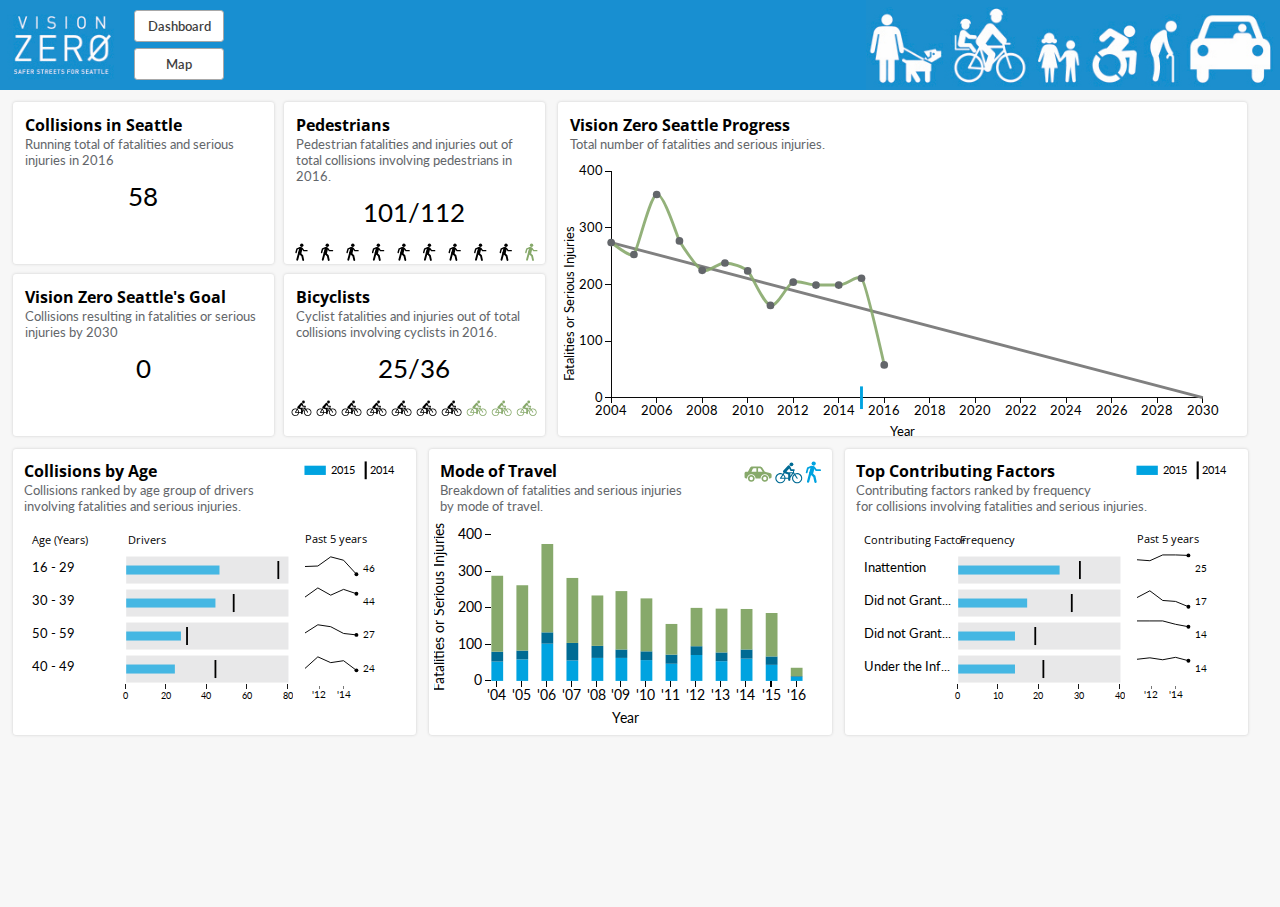
==== VZCapstoneCloudService/WebRole1/index.html @ a475f8bc "before taking out the ratios" ====
<html>
	<head>
		<title>Vision Zero Capstone</title>
		<script src="Packages/jQuery/jquery-2.2.2.min.js"></script>
		<script src="Scripts/dashboard.js"></script>
		<script src="Scripts/app.js"></script>
		<script src="Packages/d3/d3.min.js"></script>
		<link rel="stylesheet" type="text/css" href="Styles/stackedBarChartStyle.css"/>
		<link rel="stylesheet" type="text/css" href="Styles/bulletSpark.css"/>
		<link rel="stylesheet" type="text/css" href="Styles/dashboard.css"/>
		<link rel="stylesheet" type="text/css" href="Styles/header.css"/>
		<script src="Packages/d3/bullet.js"></script>
		<link rel="stylesheet" type="text/css" href="//fonts.googleapis.com/css?family=Lato" />
		<link href='https://fonts.googleapis.com/css?family=Open+Sans+Condensed:700' rel='stylesheet' type='text/css'>
	</head>
	<body>
		<div class="header">
			<a target="_parent" href=".\index.html">
				<img src="./Images/vzheader-title.jpg"/>
			</a>
			<img src="./Images/vzheader-icons.jpg" id="header-icons"/>
			<a target="_parent" href=".\index.html">
		        <button id="btnDashboard" class="hover active" type="button">Dashboard</button>
		    </a>
		    <a target="_parent" href=".\map.html">
		        <button id="btnMap" class="hover active" type="button">Map</button>
		    </a>
		</div>

		<div id="full"> 
			<div id="top">
				<div class="currentYear" id="topLeft">
					 <h1>Collisions in Seattle</h1>
						<h2>Running total of fatalities and serious injuries in 2016</h2>
					<p id="runningTotal"></p>
				</div>
				<div class="currentYear" id="topRight">
					<h1>Pedestrians</h1>
					<h2>Pedestrian fatalities and injuries out of total collisions involving pedestrians in 2016.</h2>
					<p id="pedSurvivalRatio"></p>
					<div id="pedImages" class="svg-container"></div>
				</div>
			</div>

			<div id="bottom">
				<div class="currentYear" id="bottomLeft">
					<h1>Vision Zero Seattle's Goal</h1>
					<h2>Collisions resulting in fatalities or serious injuries by 2030</h2>
					<p>0</p>
				</div>
				<div class="currentYear" id="bottomRight">
					<h1>Bicyclists</h1>
					<h2>Cyclist fatalities and injuries out of total collisions involving cyclists in 2016.</h2>
					<p id="bikeSurvivalRatio"></p>
					<div id="bikeImages" class="svg-container"></div>
				</div>
			</div>
		</div>
		
		<div class="progressSection">
			<h1>Vision Zero Seattle Progress</h1>
			<h2>Total number of fatalities and serious injuries.</h2>
			<div id="progress" class="svg-container"></div>
		</div>
	
		<div id="middle">
			<div class="section">
				<h1>Collisions by Age<div class="bulletKey svg-container-key"></div>
				</h1>
				<h2>Collisions ranked by age group of drivers involving fatalities and serious injuries.</h2>
				<div id="ageBullets" class="svg-container-block">
					<div id="ageBulletTitle" class="svg-container-bullet-title"></div>
					<div id="age1" class="svg-container-bullet"></div>
					<div id="age2" class="svg-container-bullet"></div>
					<div id="age3" class="svg-container-bullet"></div>
					<div id="age4" class="svg-container-bullet"></div>
					<div id="ageAxis" class="svg-container-bullet"></div>
				</div>
			    <div id="ageSparkId" class="svg-container-spark-block">
					<div id="ageSparkTitle" class="svg-container-title"></div>
					<div id="ageSpark1" class="svg-container-spark"></div>
					<div id="ageSpark2" class="svg-container-spark"></div>
					<div id="ageSpark3" class="svg-container-spark"></div>
					<div id="ageSpark4" class="svg-container-spark"></div>
					<div id="ageSparkKey" class="svg-container-spark"></div>
				</div>
			</div>

			<div class="section">
				<h1>Mode of Travel<div id="stackedKey" class="svg-container-key"></div></h1>
				<h2>Breakdown of fatalities and serious injuries by mode of travel.</h2>
				<div id="stackedBarChart" class="svg-container">
				</div>
			</div>

			<div class="section">
				<h1>Top Contributing Factors<div class="bulletKey svg-container-key"></div></h1>
				<h2>Contributing factors ranked by frequency for collisions involving fatalities and serious injuries.</h2>
				<div id="contributingFactorsBullets" class="svg-container-block">
					<div id="contributingFactorsBulletTitle" class="svg-container-bullet-title"></div>
					<div id="contributingFactors1" class="svg-container-bullet"></div>
					<div id="contributingFactors2" class="svg-container-bullet"></div>
					<div id="contributingFactors3" class="svg-container-bullet"></div>
					<div id="contributingFactors4" class="svg-container-bullet"></div>
					<div id="contributingFactorsAxis" class="svg-container-bullet"></div>
				</div>
			    <div id="contributingFactorsSparkId" class="svg-container-spark-block">
					<div id="contributingFactorsSparkTitle" class="svg-container-title"></div>
					<div id="contributingFactorsSpark1" class="svg-container-spark"></div>
					<div id="contributingFactorsSpark2" class="svg-container-spark"></div>
					<div id="contributingFactorsSpark3" class="svg-container-spark"></div>
					<div id="contributingFactorsSpark4" class="svg-container-spark"></div>
					<div id="contributingFactorsSparkKey" class="svg-container-spark"></div>
				</div>
			</div>
		</div>
	
		<script src="Scripts/stackedBarChart.js"></script>
		<script src="Scripts/bulletSpark.js"></script>
		<script src="Scripts/survival.js"></script>
		<script src="Scripts/progress.js"></script>
	</body>
</html>


<!-- credits icons
 	pedestrian - Jennifer Morrow https://thenounproject.com/Boriss/
	bike - Diego Naive thenounproject.com
	car - https://thenounproject.com/rflor
 -->
---- VZCapstoneCloudService/WebRole1/Styles/stackedBarChartStyle.css ----
.axis path,
.axis line {
	fill: none;
	stroke: black;
	shape-rendering: crispEdges;
}

.axis text, text {
	font-family: sans-serif;
	font-size: 13px;
}

.dot {
  stroke: #000;
}


.legend {
	padding: 5px;
	font: 10px sans-serif;
	background: yellow;
	box-shadow: 2px 2px 1px #888;
}

.rgroups:hover {
	fill-opacity: 0;
}
---- VZCapstoneCloudService/WebRole1/Styles/bulletSpark.css ----
/* makes the ticks go away so they're not on 
   bullet chart*/
#age.tick, .section .axis path, #age .bullet .tick, #contributingFactors .bullet .tick, #contributingFactors.ticks {
	display: none;
}

.bullet { font: 10px;}
.bullet .marker { stroke: #000; stroke-width: 2px; }
.bullet .range.s0 { fill: #63666A; opacity: .15; }
.bullet .measure.s0 { fill: #00A3E0; opacity: .7; }
.bullet .title { font-size: 16px; }
.bullet .subtitle { fill: #999; }

#ageSparkId, #contributingFactorsSparkId {
  	float: right;
}

#ageBullets, #contributingFactorsBullets {
	padding-top: 4%;
	margin-right: 3%;
}

.svg-container-bullet {
	position: relative;
	width: 100%;
	padding-bottom: 12%; 
	vertical-align: middle; 
	overflow: hidden;
}

#ageBullets .axis text, #contributingFactorsBullets .axis text {
	font-size: 10px;
	font-weight: normal;
}

#ageSparkKey .axis .tick text, #contributingFactorsSparkKey .axis .tick text {
	font-size: 18px;
	font-weight: normal;
}

.svg-container-block { 
	width: 70%;
	height: 70%;
}

.svg-container-spark-block { 
	padding-top: 4%;
	width: 27%;
}

.svg-container-spark { 
	width: 100%;
	padding-top: 31.25%; 
}

.svg-container-title { 
	width: 100%;
	padding-bottom: 22%; 
}

.svg-container-bullet-title { 
	width: 100%;
	padding-bottom: 8%; 
}

.bulletKey, #stackedKey {
	float: right;
}

.svg-container-key {  
	width: 35%;
	padding-bottom: 8%;  
}


.svg-container-key, .svg-container-bullet-title, .svg-container-title, .svg-container-spark,
.svg-container-block { 
	display: inline-block;
	position: relative;
	vertical-align: middle; 
	overflow: hidden; 
}
---- VZCapstoneCloudService/WebRole1/Styles/dashboard.css ----
html, body {
	height: 100%;
	margin: 0px;
	width: 100%;
	font-family: Lato, sans-serif;
}

body {
	background-color: rgba(99, 102, 106, .05);
	/*overflow-y: hidden;*/
}

/*each section is for the bottom 3 charts*/
.section {
	width: 30.7vw;
	height: 22vw;
	float: left;
}

/* top right 4 squares total area*/
#full {
	/*don't touch*/
	height: 24.75vw;
	width: 41.6vw;
	float: left;
	/*don't touch. this is for the top right section size/positioning overall*/
	margin-left: 1vw; 
	margin-top: 1vw;
	/*margin-right: 1vw;*/
}

/*progress chart*/
.progressSection {
	/*don't touch*/
	/*width: 54%;*/
	width: 53vw;
	height: 25.65vw;
	/*height: 44.5%;*/
	/*min-height: 330px;*/
	float: left;
	/*margin-right: 1vw;*/
	
}

/*technically the bottom section*/
#middle {
	/* so that the bottom section is on it's own line*/
	clear: both;
}

/*for each of the 4 boxes*/
.currentYear {
	float: left;
	width: 47%;
	height: 47.7%;
	padding: 1%;
	background-color: #ffffff;
	border-radius: .25vw;

	-moz-box-shadow: 0 0 3px #ccc;
	-webkit-box-shadow: 0 0 3px #ccc;
	box-shadow: 0 0 3px #ccc;
}

/*positioning styling for 4 boxes*/
#topLeft { 
	margin-bottom: .8vw;
	margin-right: .8vw;
}

#bottomRight {
	margin-left: .8vw;
}

#bottom {
	clear: both;
}

#top .currentYear, #bottom .currentYear {
	float: left;
	/*min-height: 150px;
	max-height: 200px;*/
}
/* styling for each box, border and padding */
.section, .progressSection {
	/* maybe just change back to padding*/
	padding-top: .4vw;
	padding-right: .4vw;
	padding-left: .4vw;
	margin-left: 1vw;
	margin-top: 1vw;
	background-color: #ffffff;
	border-radius: .25vw;

	-moz-box-shadow: 0 0 3px #ccc;
	-webkit-box-shadow: 0 0 3px #ccc;
	box-shadow: 0 0 3px #ccc;
}


h1 {
	font-size: 1.25vw;
	margin-top: .5vw;
	margin-left: .5vw;
	margin-bottom: 0px;
	font-family: "Open Sans Condensed", sans-serif;
}

h2 {
	font-size: 1vw;
	color: #63666A;
	margin-left: .5vw;
	margin-top: 0px;
	margin-bottom: 0px;
	font-family: Lato, sans-serif;
	font-weight: normal;
	
}

h3 {
	font-size: 12px;
	margin: 1px;
	font-family: "Open Sans Condensed", sans-serif;
}

.axis text, text {
    font-family: Lato, sans-serif;
}

#full p {
	text-align: center;
	font-size: 2vw;
	margin-top: 1vw;
	margin-bottom: 0px;
}


.svg-container { 
	display: inline-block;
	position: relative;
	width: 100%;
	padding-bottom: 100%; 
	vertical-align: middle; 
	overflow: hidden; 
}

.svg-content { 
	display: inline-block;
	position: absolute;
	top: 0;
	left: 0;
}


div.tooltip {	
    position: absolute;			
    text-align: center;			
    				
    padding: .3vw;				
    font: Lato, sans-serif;		
    font-size: .8vw;
    color: white;
    background: #63666A;	
    border: .1vw solid white;		
    border-radius: .25vw;			
    pointer-events: none;
    z-index: 100;	
    display: inline-block;
	position: absolute;
	top: 0;
	left: 0;
}
---- VZCapstoneCloudService/WebRole1/Styles/header.css ----
.header {
    height: 7vw;
    background-color: #188FD1;
}

.header img {
    height: 100%;
}

#btnDashboard, #btnMap {
    position: absolute;
    left: 10.5%;
    width: 7%;
}

#btnMap {
    top: 3.75vw;
}

#btnDashboard {
    top: .75vw;
}

#header-icons {
    float: right;
}

.header button {
    color: #3f3f3f;
    height: 2.5vw;
    font-family: Lato, sans-serif;    
    background-color: #fff;
    padding-bottom: .5vw;
    padding-top: .5vw;
    padding-left: .77vw;
    padding-right: .77vw;
    margin-bottom: 0;
    font-size: 1vw;
    font-weight: 600;
    text-align: center;
    white-space: nowrap;
    vertical-align: middle;
    border: .15vw solid #a8a8a8;
    border-radius: .25vw;
}

.header button:hover {
    background-color: #dbdbdb;
    color: #2a2a2a;
}

.header button:active {
  background-color: #7e7e7e;
}
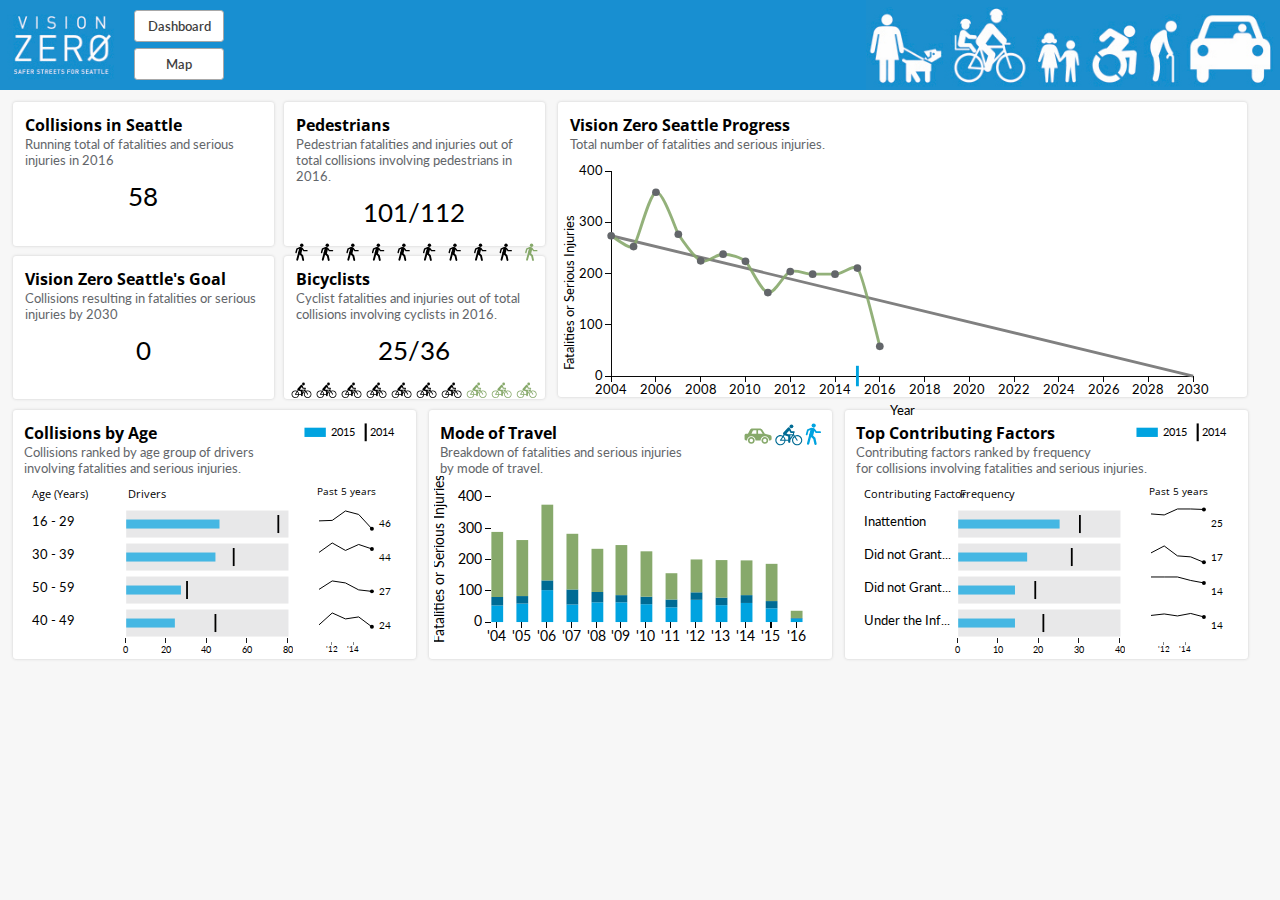
==== commit 50807f7c: "sizing to 1920x1080" ====
--- a/VZCapstoneCloudService/WebRole1/index.html
+++ b/VZCapstoneCloudService/WebRole1/index.html
@@ -1,9 +1,8 @@
 <html>
 	<head>
 		<title>Vision Zero Capstone</title>
-		<script src="Packages/jQuery/jquery-2.2.2.min.js"></script>
+		<link rel=”shortcut icon” href="/Images/favicon.ico" type="image/x-icon" />
 		<script src="Scripts/dashboard.js"></script>
-		<script src="Scripts/app.js"></script>
 		<script src="Packages/d3/d3.min.js"></script>
 		<link rel="stylesheet" type="text/css" href="Styles/stackedBarChartStyle.css"/>
 		<link rel="stylesheet" type="text/css" href="Styles/bulletSpark.css"/>
@@ -60,7 +59,9 @@
 		<div class="progressSection">
 			<h1>Vision Zero Seattle Progress</h1>
 			<h2>Total number of fatalities and serious injuries.</h2>
-			<div id="progress" class="svg-container"></div>
+			<!-- <div id="progressContainer" class="svg-container-progress"> -->
+				<div id="progress" class="svg-container-progress-sub"></div>
+			<!-- </div> -->
 		</div>
 	
 		<div id="middle">
--- a/VZCapstoneCloudService/WebRole1/Styles/bulletSpark.css
+++ b/VZCapstoneCloudService/WebRole1/Styles/bulletSpark.css
@@ -16,8 +16,8 @@
 }
 
 #ageBullets, #contributingFactorsBullets {
-	padding-top: 4%;
-	margin-right: 3%;
+	padding-top: 2%;
+	margin-right: 3.05%;
 }
 
 .svg-container-bullet {
@@ -44,13 +44,14 @@
 }
 
 .svg-container-spark-block { 
-	padding-top: 4%;
-	width: 27%;
+	padding-top: 2%;
+	width: 24%;
 }
 
 .svg-container-spark { 
 	width: 100%;
-	padding-top: 31.25%; 
+	padding-top: 30.5%; 
+	margin: 2.75%;
 }
 
 .svg-container-title { 
@@ -79,4 +80,26 @@
 	position: relative;
 	vertical-align: middle; 
 	overflow: hidden; 
+}
+
+.svg-container-progress {
+	display: inline-block;
+	position: relative;
+	vertical-align: middle; 
+	overflow: hidden; 
+}
+
+.svg-container-progress {
+	width: 100%;
+	height: 85%;
+	/*padding: 100%;*/
+
+}
+
+.svg-container-progress-sub {
+	position: relative;
+	width: 100%;
+	padding-bottom: 40%; 
+	vertical-align: middle; 
+	overflow: hidden;
 }--- a/VZCapstoneCloudService/WebRole1/Styles/dashboard.css
+++ b/VZCapstoneCloudService/WebRole1/Styles/dashboard.css
@@ -8,38 +8,6 @@
 body {
 	background-color: rgba(99, 102, 106, .05);
 	/*overflow-y: hidden;*/
-}
-
-/*each section is for the bottom 3 charts*/
-.section {
-	width: 30.7vw;
-	height: 22vw;
-	float: left;
-}
-
-/* top right 4 squares total area*/
-#full {
-	/*don't touch*/
-	height: 24.75vw;
-	width: 41.6vw;
-	float: left;
-	/*don't touch. this is for the top right section size/positioning overall*/
-	margin-left: 1vw; 
-	margin-top: 1vw;
-	/*margin-right: 1vw;*/
-}
-
-/*progress chart*/
-.progressSection {
-	/*don't touch*/
-	/*width: 54%;*/
-	width: 53vw;
-	height: 25.65vw;
-	/*height: 44.5%;*/
-	/*min-height: 330px;*/
-	float: left;
-	/*margin-right: 1vw;*/
-	
 }
 
 /*technically the bottom section*/
@@ -97,6 +65,33 @@
 	box-shadow: 0 0 3px #ccc;
 }
 
+/*progress chart*/
+.progressSection {
+	/*don't touch*/
+	width: 53vw;
+	height: 22.65vw;
+	float: left;
+	
+}
+
+/*each section is for the bottom 3 charts*/
+.section {
+	width: 30.7vw;
+	height: 19vw;
+	float: left;
+}
+
+/* top right 4 squares total area*/
+#full {
+	/*don't touch*/
+	height: 21.75vw;
+	width: 41.6vw;
+	float: left;
+	/*don't touch. this is for the top right section size/positioning overall*/
+	margin-left: 1vw; 
+	margin-top: 1vw;
+	/*margin-right: 1vw;*/
+}
 
 h1 {
 	font-size: 1.25vw;
@@ -139,7 +134,7 @@
 	display: inline-block;
 	position: relative;
 	width: 100%;
-	padding-bottom: 100%; 
+	padding-bottom: 45%; 
 	vertical-align: middle; 
 	overflow: hidden; 
 }
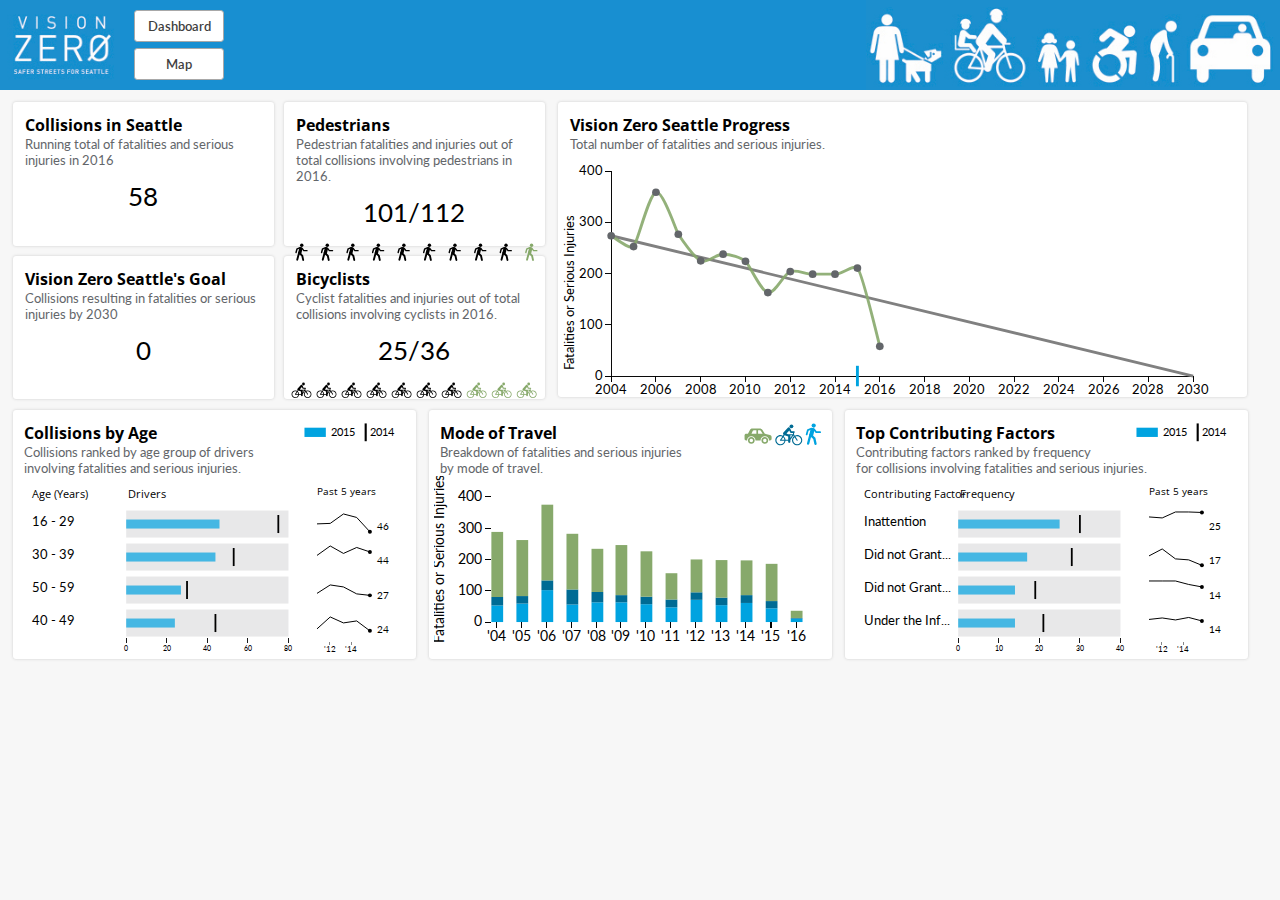
==== commit bf28b263: "before clean up" ====
--- a/VZCapstoneCloudService/WebRole1/index.html
+++ b/VZCapstoneCloudService/WebRole1/index.html
@@ -1,7 +1,7 @@
 <html>
 	<head>
 		<title>Vision Zero Capstone</title>
-		<link rel=”shortcut icon” href="/Images/favicon.ico" type="image/x-icon" />
+		<link rel="shortcut icon" href="/Images/favicon.ico" type="image/x-icon" />
 		<script src="Scripts/dashboard.js"></script>
 		<script src="Packages/d3/d3.min.js"></script>
 		<link rel="stylesheet" type="text/css" href="Styles/stackedBarChartStyle.css"/>
@@ -59,9 +59,9 @@
 		<div class="progressSection">
 			<h1>Vision Zero Seattle Progress</h1>
 			<h2>Total number of fatalities and serious injuries.</h2>
-			<!-- <div id="progressContainer" class="svg-container-progress"> -->
+			<div id="progressContainer" class="svg-container-progress">
 				<div id="progress" class="svg-container-progress-sub"></div>
-			<!-- </div> -->
+			</div>
 		</div>
 	
 		<div id="middle">
--- a/VZCapstoneCloudService/WebRole1/Styles/bulletSpark.css
+++ b/VZCapstoneCloudService/WebRole1/Styles/bulletSpark.css
@@ -38,6 +38,12 @@
 	font-weight: normal;
 }
 
+
+#ageAxis .axis .tick text, #contributingFactorsAxis .axis .tick text {
+	font-size: 8px;
+	font-weight: normal;
+}
+
 .svg-container-block { 
 	width: 70%;
 	height: 70%;
@@ -51,7 +57,11 @@
 .svg-container-spark { 
 	width: 100%;
 	padding-top: 30.5%; 
-	margin: 2.75%;
+	margin-top: 6%;
+}
+
+#ageSparkKey, #contributingFactorsSparkKey {
+	margin: 0px;
 }
 
 .svg-container-title { 
@@ -92,13 +102,11 @@
 .svg-container-progress {
 	width: 100%;
 	height: 85%;
-	/*padding: 100%;*/
-
 }
 
 .svg-container-progress-sub {
 	position: relative;
-	width: 100%;
+	/*width: 100%;*/
 	padding-bottom: 40%; 
 	vertical-align: middle; 
 	overflow: hidden;
--- a/VZCapstoneCloudService/WebRole1/Styles/dashboard.css
+++ b/VZCapstoneCloudService/WebRole1/Styles/dashboard.css
@@ -87,10 +87,9 @@
 	height: 21.75vw;
 	width: 41.6vw;
 	float: left;
-	/*don't touch. this is for the top right section size/positioning overall*/
+	/*this is for the top right section size/positioning overall*/
 	margin-left: 1vw; 
 	margin-top: 1vw;
-	/*margin-right: 1vw;*/
 }
 
 h1 {
@@ -129,7 +128,6 @@
 	margin-bottom: 0px;
 }
 
-
 .svg-container { 
 	display: inline-block;
 	position: relative;
@@ -145,7 +143,6 @@
 	top: 0;
 	left: 0;
 }
-
 
 div.tooltip {	
     position: absolute;			
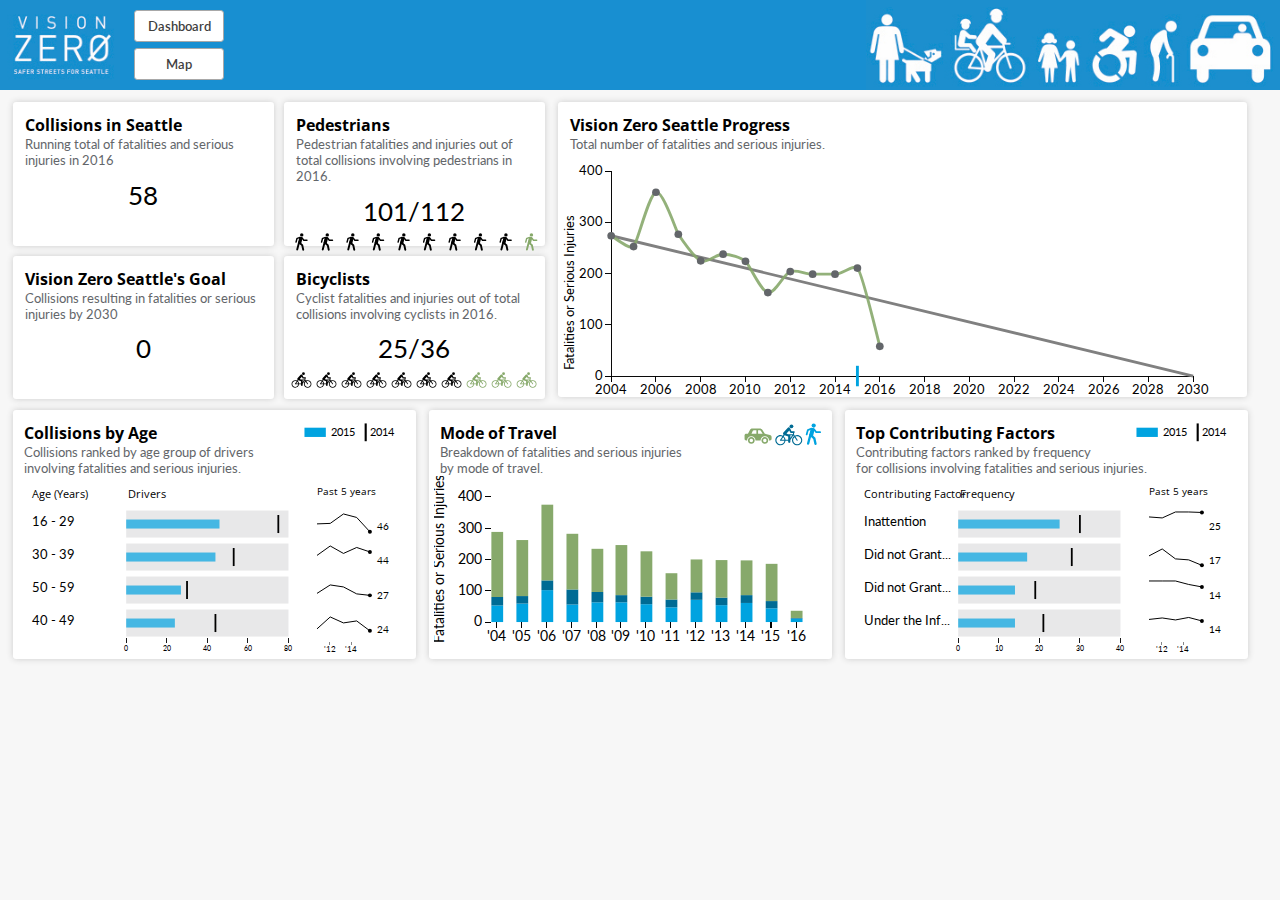
==== commit fbf247df: "flash stats finalized" ====
--- a/VZCapstoneCloudService/WebRole1/index.html
+++ b/VZCapstoneCloudService/WebRole1/index.html
@@ -2,12 +2,12 @@
 	<head>
 		<title>Vision Zero Capstone</title>
 		<link rel="shortcut icon" href="/Images/favicon.ico" type="image/x-icon" />
-		<script src="Scripts/dashboard.js"></script>
 		<script src="Packages/d3/d3.min.js"></script>
 		<link rel="stylesheet" type="text/css" href="Styles/stackedBarChartStyle.css"/>
 		<link rel="stylesheet" type="text/css" href="Styles/bulletSpark.css"/>
 		<link rel="stylesheet" type="text/css" href="Styles/dashboard.css"/>
 		<link rel="stylesheet" type="text/css" href="Styles/header.css"/>
+		<link rel="stylesheet" type="text/css" href="Styles/flashStats.css"/>
 		<script src="Packages/d3/bullet.js"></script>
 		<link rel="stylesheet" type="text/css" href="//fonts.googleapis.com/css?family=Lato" />
 		<link href='https://fonts.googleapis.com/css?family=Open+Sans+Condensed:700' rel='stylesheet' type='text/css'>
--- a/VZCapstoneCloudService/WebRole1/Styles/dashboard.css
+++ b/VZCapstoneCloudService/WebRole1/Styles/dashboard.css
@@ -7,89 +7,6 @@
 
 body {
 	background-color: rgba(99, 102, 106, .05);
-	/*overflow-y: hidden;*/
-}
-
-/*technically the bottom section*/
-#middle {
-	/* so that the bottom section is on it's own line*/
-	clear: both;
-}
-
-/*for each of the 4 boxes*/
-.currentYear {
-	float: left;
-	width: 47%;
-	height: 47.7%;
-	padding: 1%;
-	background-color: #ffffff;
-	border-radius: .25vw;
-
-	-moz-box-shadow: 0 0 3px #ccc;
-	-webkit-box-shadow: 0 0 3px #ccc;
-	box-shadow: 0 0 3px #ccc;
-}
-
-/*positioning styling for 4 boxes*/
-#topLeft { 
-	margin-bottom: .8vw;
-	margin-right: .8vw;
-}
-
-#bottomRight {
-	margin-left: .8vw;
-}
-
-#bottom {
-	clear: both;
-}
-
-#top .currentYear, #bottom .currentYear {
-	float: left;
-	/*min-height: 150px;
-	max-height: 200px;*/
-}
-/* styling for each box, border and padding */
-.section, .progressSection {
-	/* maybe just change back to padding*/
-	padding-top: .4vw;
-	padding-right: .4vw;
-	padding-left: .4vw;
-	margin-left: 1vw;
-	margin-top: 1vw;
-	background-color: #ffffff;
-	border-radius: .25vw;
-
-	-moz-box-shadow: 0 0 3px #ccc;
-	-webkit-box-shadow: 0 0 3px #ccc;
-	box-shadow: 0 0 3px #ccc;
-}
-
-/*progress chart*/
-.progressSection {
-	/*don't touch*/
-	width: 53vw;
-	height: 22.65vw;
-	float: left;
-	
-}
-
-/*each section is for the bottom 3 charts*/
-.section {
-	width: 30.7vw;
-	height: 19vw;
-	float: left;
-}
-
-/* top right 4 squares total area*/
-#full {
-	/*don't touch*/
-	height: 21.75vw;
-	width: 41.6vw;
-	float: left;
-	/*this is for the top right section size/positioning overall*/
-	margin-left: 1vw; 
-	margin-top: 1vw;
 }
 
 h1 {
@@ -111,21 +28,46 @@
 	
 }
 
-h3 {
-	font-size: 12px;
-	margin: 1px;
-	font-family: "Open Sans Condensed", sans-serif;
+/*technically the bottom section*/
+#middle {
+	/* so that the bottom section is on it's own line*/
+	clear: both;
+}
+
+/* styling for each box, border and padding */
+.section, .progressSection {
+	/* maybe just change back to padding*/
+	padding-top: .4vw;
+	padding-right: .4vw;
+	padding-left: .4vw;
+	margin-left: 1vw;
+	margin-top: 1vw;
+	background-color: #ffffff;
+	border-radius: .25vw;
+
+	-moz-box-shadow: 0 0 .5vw #ccc;
+	-webkit-box-shadow: 0 0 .5vw #ccc;
+	box-shadow: 0 0 .5vw #ccc;
+}
+
+/*progress chart*/
+.progressSection {
+	/*don't touch*/
+	width: 53vw;
+	height: 22.65vw;
+	float: left;
+	
+}
+
+/*each section is for the bottom 3 charts*/
+.section {
+	width: 30.7vw;
+	height: 19vw;
+	float: left;
 }
 
 .axis text, text {
     font-family: Lato, sans-serif;
-}
-
-#full p {
-	text-align: center;
-	font-size: 2vw;
-	margin-top: 1vw;
-	margin-bottom: 0px;
 }
 
 .svg-container { 
--- a/VZCapstoneCloudService/WebRole1/Styles/flashStats.css
+++ b/VZCapstoneCloudService/WebRole1/Styles/flashStats.css
@@ -0,0 +1,50 @@
+#bottom {
+	clear: both;
+}
+
+#bottomRight {
+	margin-left: .8vw;
+}
+
+/*for each of the 4 boxes*/
+.currentYear {
+	float: left;
+	width: 47%;
+	height: 47.7%;
+	padding: 1%;
+	background-color: #ffffff;
+	border-radius: .25vw;
+
+	-moz-box-shadow: 0 0 .5vw #ccc;
+	-webkit-box-shadow: 0 0 .5vw #ccc;
+	box-shadow: 0 0 .5vw #ccc;
+}
+
+/* top right 4 squares total area*/
+#full {
+	/*don't touch*/
+	height: 21.75vw;
+	width: 41.6vw;
+	float: left;
+	/*this is for the top right section size/positioning overall*/
+	margin-left: 1vw; 
+	margin-top: 1vw;
+}
+
+/* styling for the actual stat */
+#full p {
+	text-align: center;
+	font-size: 2vw;
+	margin-top: .9vw;
+	margin-bottom: .5vw;
+}
+
+#top .currentYear, #bottom .currentYear {
+	float: left;
+}
+
+/*positioning styling for 4 boxes*/
+#topLeft { 
+	margin-bottom: .8vw;
+	margin-right: .8vw;
+}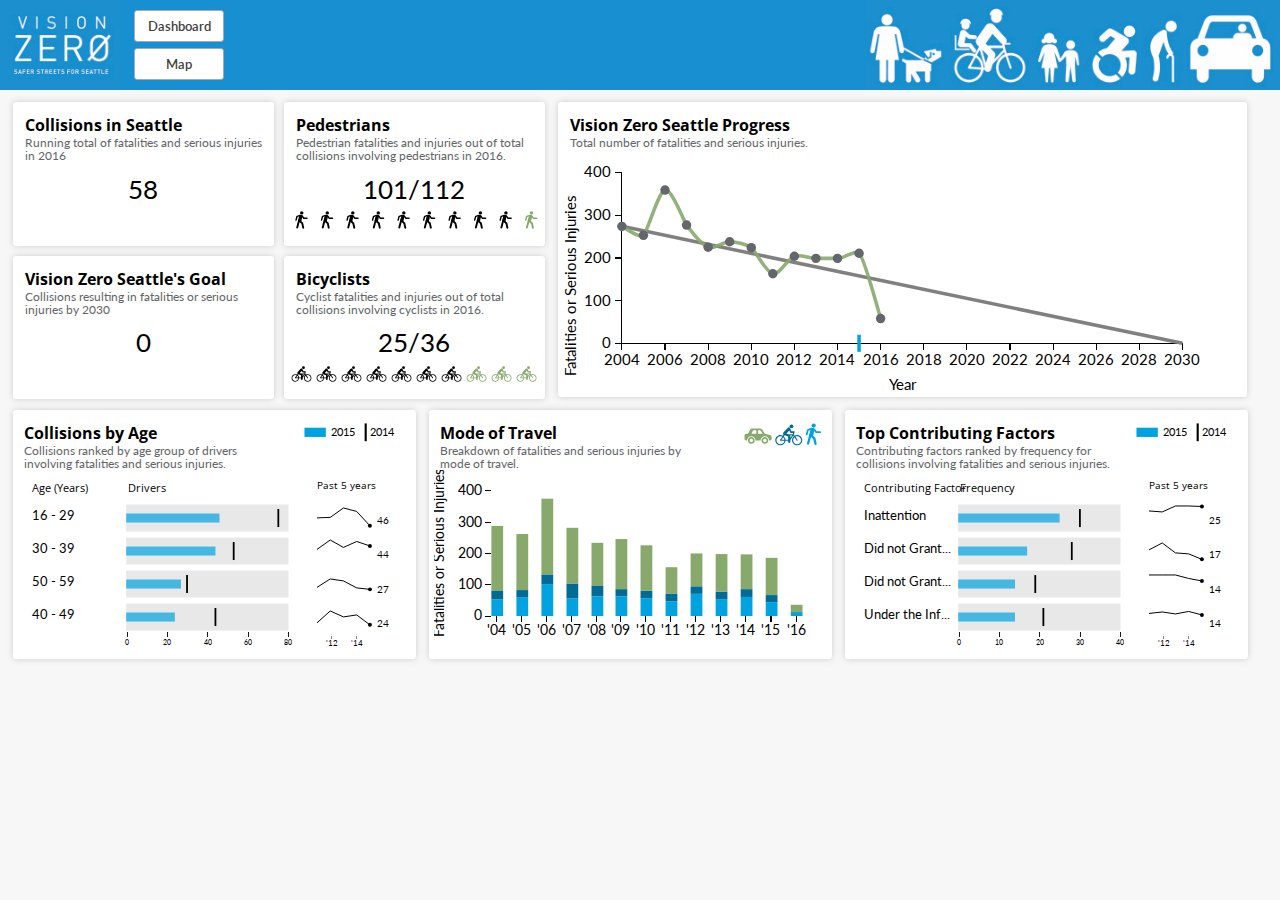
==== commit f69dff95: "A VIABLE SOLUTION" ====
--- a/VZCapstoneCloudService/WebRole1/index.html
+++ b/VZCapstoneCloudService/WebRole1/index.html
@@ -59,9 +59,12 @@
 		<div class="progressSection">
 			<h1>Vision Zero Seattle Progress</h1>
 			<h2>Total number of fatalities and serious injuries.</h2>
-			<div id="progressContainer" class="svg-container-progress">
-				<div id="progress" class="svg-container-progress-sub"></div>
+			<div id="progressContainer">
+				<div id="progress" class="svg-container-progress"></div>
 			</div>
+			<!-- <div id="ageBullets" class="svg-container-block">
+					<div id="ageBulletTitle" class="svg-container-bullet-title"></div>
+			</div> -->
 		</div>
 	
 		<div id="middle">
@@ -77,7 +80,7 @@
 					<div id="age4" class="svg-container-bullet"></div>
 					<div id="ageAxis" class="svg-container-bullet"></div>
 				</div>
-			    <div id="ageSparkId" class="svg-container-spark-block">
+			    <div id="ageSparkId">
 					<div id="ageSparkTitle" class="svg-container-title"></div>
 					<div id="ageSpark1" class="svg-container-spark"></div>
 					<div id="ageSpark2" class="svg-container-spark"></div>
@@ -105,7 +108,7 @@
 					<div id="contributingFactors4" class="svg-container-bullet"></div>
 					<div id="contributingFactorsAxis" class="svg-container-bullet"></div>
 				</div>
-			    <div id="contributingFactorsSparkId" class="svg-container-spark-block">
+			    <div id="contributingFactorsSparkId">
 					<div id="contributingFactorsSparkTitle" class="svg-container-title"></div>
 					<div id="contributingFactorsSpark1" class="svg-container-spark"></div>
 					<div id="contributingFactorsSpark2" class="svg-container-spark"></div>
@@ -115,10 +118,10 @@
 				</div>
 			</div>
 		</div>
-	
+
+		<script src="Scripts/survival.js"></script>
 		<script src="Scripts/stackedBarChart.js"></script>
 		<script src="Scripts/bulletSpark.js"></script>
-		<script src="Scripts/survival.js"></script>
 		<script src="Scripts/progress.js"></script>
 	</body>
 </html>
--- a/VZCapstoneCloudService/WebRole1/Styles/bulletSpark.css
+++ b/VZCapstoneCloudService/WebRole1/Styles/bulletSpark.css
@@ -13,11 +13,15 @@
 
 #ageSparkId, #contributingFactorsSparkId {
   	float: right;
+	width: 24%;
 }
 
 #ageBullets, #contributingFactorsBullets {
+	margin-right: 3.05%;
+}
+
+#ageSparkId, #contributingFactorsSparkId, .svg-container-block {
 	padding-top: 2%;
-	margin-right: 3.05%;
 }
 
 .svg-container-bullet {
@@ -46,12 +50,6 @@
 
 .svg-container-block { 
 	width: 70%;
-	height: 70%;
-}
-
-.svg-container-spark-block { 
-	padding-top: 2%;
-	width: 24%;
 }
 
 .svg-container-spark { 
@@ -101,13 +99,9 @@
 
 .svg-container-progress {
 	width: 100%;
-	height: 85%;
+	padding-top: 39%;
 }
 
-.svg-container-progress-sub {
-	position: relative;
-	/*width: 100%;*/
-	padding-bottom: 40%; 
-	vertical-align: middle; 
-	overflow: hidden;
-}+#progressContainer {
+	width: 100%;
+}
--- a/VZCapstoneCloudService/WebRole1/Styles/dashboard.css
+++ b/VZCapstoneCloudService/WebRole1/Styles/dashboard.css
@@ -18,7 +18,7 @@
 }
 
 h2 {
-	font-size: 1vw;
+	font-size: .9vw;
 	color: #63666A;
 	margin-left: .5vw;
 	margin-top: 0px;
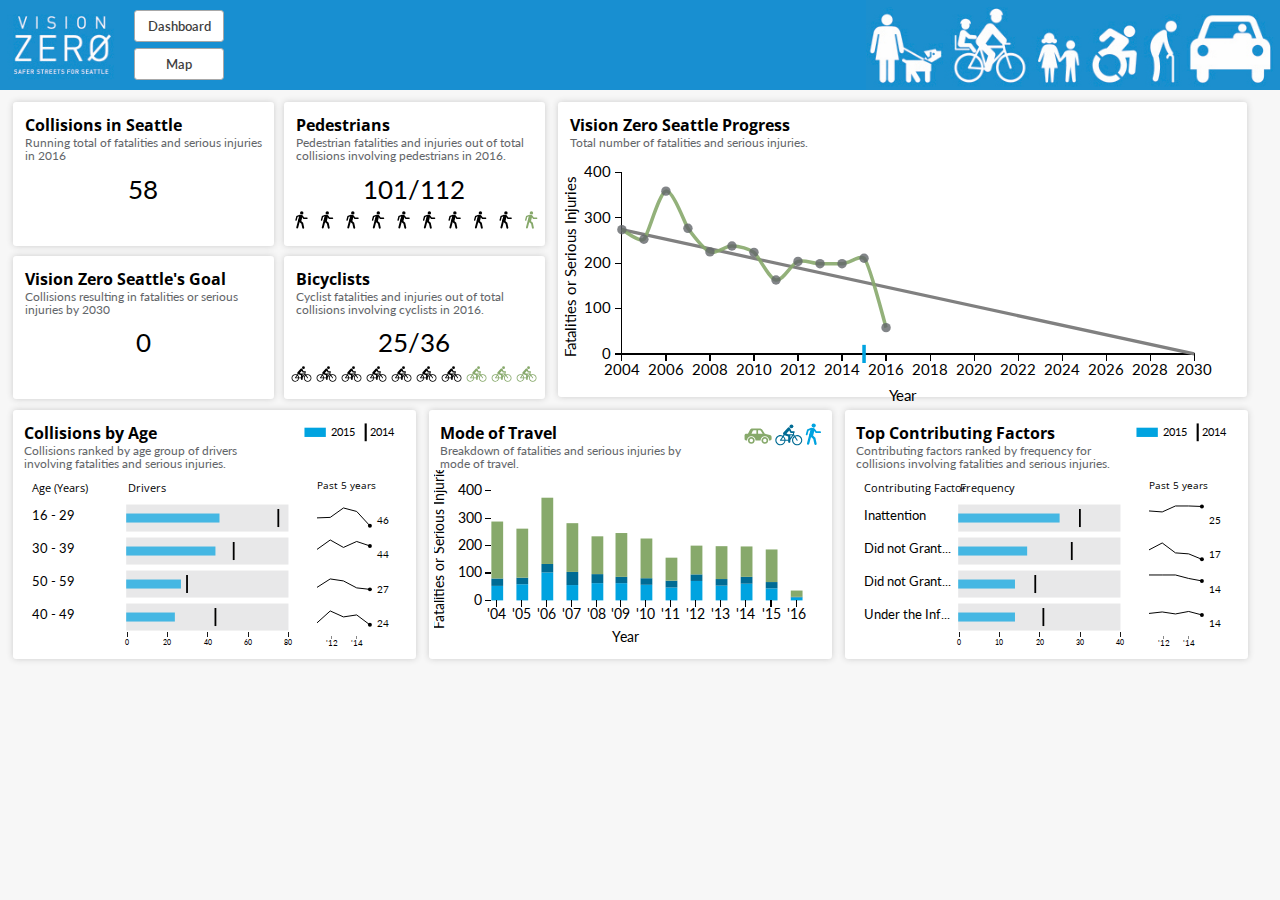
==== commit f49fb173: "style" ====
--- a/VZCapstoneCloudService/WebRole1/index.html
+++ b/VZCapstoneCloudService/WebRole1/index.html
@@ -1,6 +1,12 @@
 <html>
 	<head>
 		<title>Vision Zero Capstone</title>
+		<!-- Authors:
+			Joy Zhang - project manager
+			Alex Schenck - Design lead and Data guy
+			Harrison McDonough - developer (map)
+			Madison Ikeda - developer (dashboard)
+		 -->
 		<link rel="shortcut icon" href="/Images/favicon.ico" type="image/x-icon" />
 		<script src="Packages/d3/d3.min.js"></script>
 		<link rel="stylesheet" type="text/css" href="Styles/stackedBarChartStyle.css"/>
@@ -8,7 +14,7 @@
 		<link rel="stylesheet" type="text/css" href="Styles/dashboard.css"/>
 		<link rel="stylesheet" type="text/css" href="Styles/header.css"/>
 		<link rel="stylesheet" type="text/css" href="Styles/flashStats.css"/>
-		<script src="Packages/d3/bullet.js"></script>
+		<script src="./Packages/d3/bullet.js"></script>
 		<link rel="stylesheet" type="text/css" href="//fonts.googleapis.com/css?family=Lato" />
 		<link href='https://fonts.googleapis.com/css?family=Open+Sans+Condensed:700' rel='stylesheet' type='text/css'>
 	</head>
@@ -62,9 +68,6 @@
 			<div id="progressContainer">
 				<div id="progress" class="svg-container-progress"></div>
 			</div>
-			<!-- <div id="ageBullets" class="svg-container-block">
-					<div id="ageBulletTitle" class="svg-container-bullet-title"></div>
-			</div> -->
 		</div>
 	
 		<div id="middle">
--- a/VZCapstoneCloudService/WebRole1/Styles/dashboard.css
+++ b/VZCapstoneCloudService/WebRole1/Styles/dashboard.css
@@ -34,9 +34,7 @@
 	clear: both;
 }
 
-/* styling for each box, border and padding */
 .section, .progressSection {
-	/* maybe just change back to padding*/
 	padding-top: .4vw;
 	padding-right: .4vw;
 	padding-left: .4vw;
@@ -45,21 +43,16 @@
 	background-color: #ffffff;
 	border-radius: .25vw;
 
-	-moz-box-shadow: 0 0 .5vw #ccc;
-	-webkit-box-shadow: 0 0 .5vw #ccc;
 	box-shadow: 0 0 .5vw #ccc;
 }
 
-/*progress chart*/
 .progressSection {
-	/*don't touch*/
 	width: 53vw;
 	height: 22.65vw;
 	float: left;
 	
 }
 
-/*each section is for the bottom 3 charts*/
 .section {
 	width: 30.7vw;
 	height: 19vw;
--- a/VZCapstoneCloudService/WebRole1/Styles/flashStats.css
+++ b/VZCapstoneCloudService/WebRole1/Styles/flashStats.css
@@ -15,8 +15,6 @@
 	background-color: #ffffff;
 	border-radius: .25vw;
 
-	-moz-box-shadow: 0 0 .5vw #ccc;
-	-webkit-box-shadow: 0 0 .5vw #ccc;
 	box-shadow: 0 0 .5vw #ccc;
 }
 
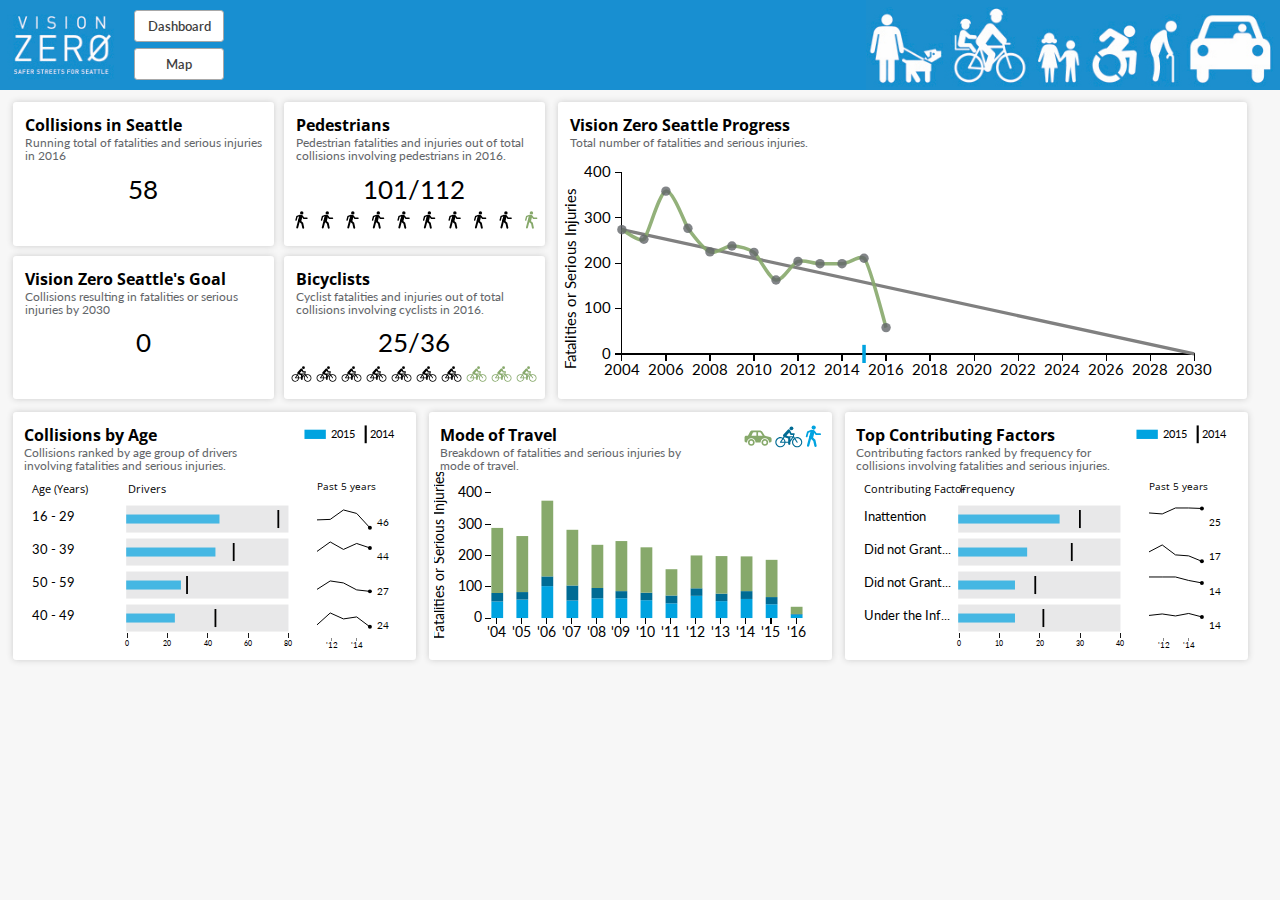
==== commit 0743c1ff: "progress height" ====
--- a/VZCapstoneCloudService/WebRole1/index.html
+++ b/VZCapstoneCloudService/WebRole1/index.html
@@ -7,7 +7,7 @@
 			Harrison McDonough - developer (map)
 			Madison Ikeda - developer (dashboard)
 		 -->
-		<link rel="shortcut icon" href="/Images/favicon.ico" type="image/x-icon" />
+		<link rel="shortcut icon" href="./Images/favicon.ico" type="image/x-icon" />
 		<script src="Packages/d3/d3.min.js"></script>
 		<link rel="stylesheet" type="text/css" href="Styles/stackedBarChartStyle.css"/>
 		<link rel="stylesheet" type="text/css" href="Styles/bulletSpark.css"/>
--- a/VZCapstoneCloudService/WebRole1/Styles/bulletSpark.css
+++ b/VZCapstoneCloudService/WebRole1/Styles/bulletSpark.css
@@ -99,7 +99,7 @@
 
 .svg-container-progress {
 	width: 100%;
-	padding-top: 39%;
+	padding-top: 34%;
 }
 
 #progressContainer {
--- a/VZCapstoneCloudService/WebRole1/Styles/dashboard.css
+++ b/VZCapstoneCloudService/WebRole1/Styles/dashboard.css
@@ -48,7 +48,7 @@
 
 .progressSection {
 	width: 53vw;
-	height: 22.65vw;
+	height: 22.8vw;
 	float: left;
 	
 }
